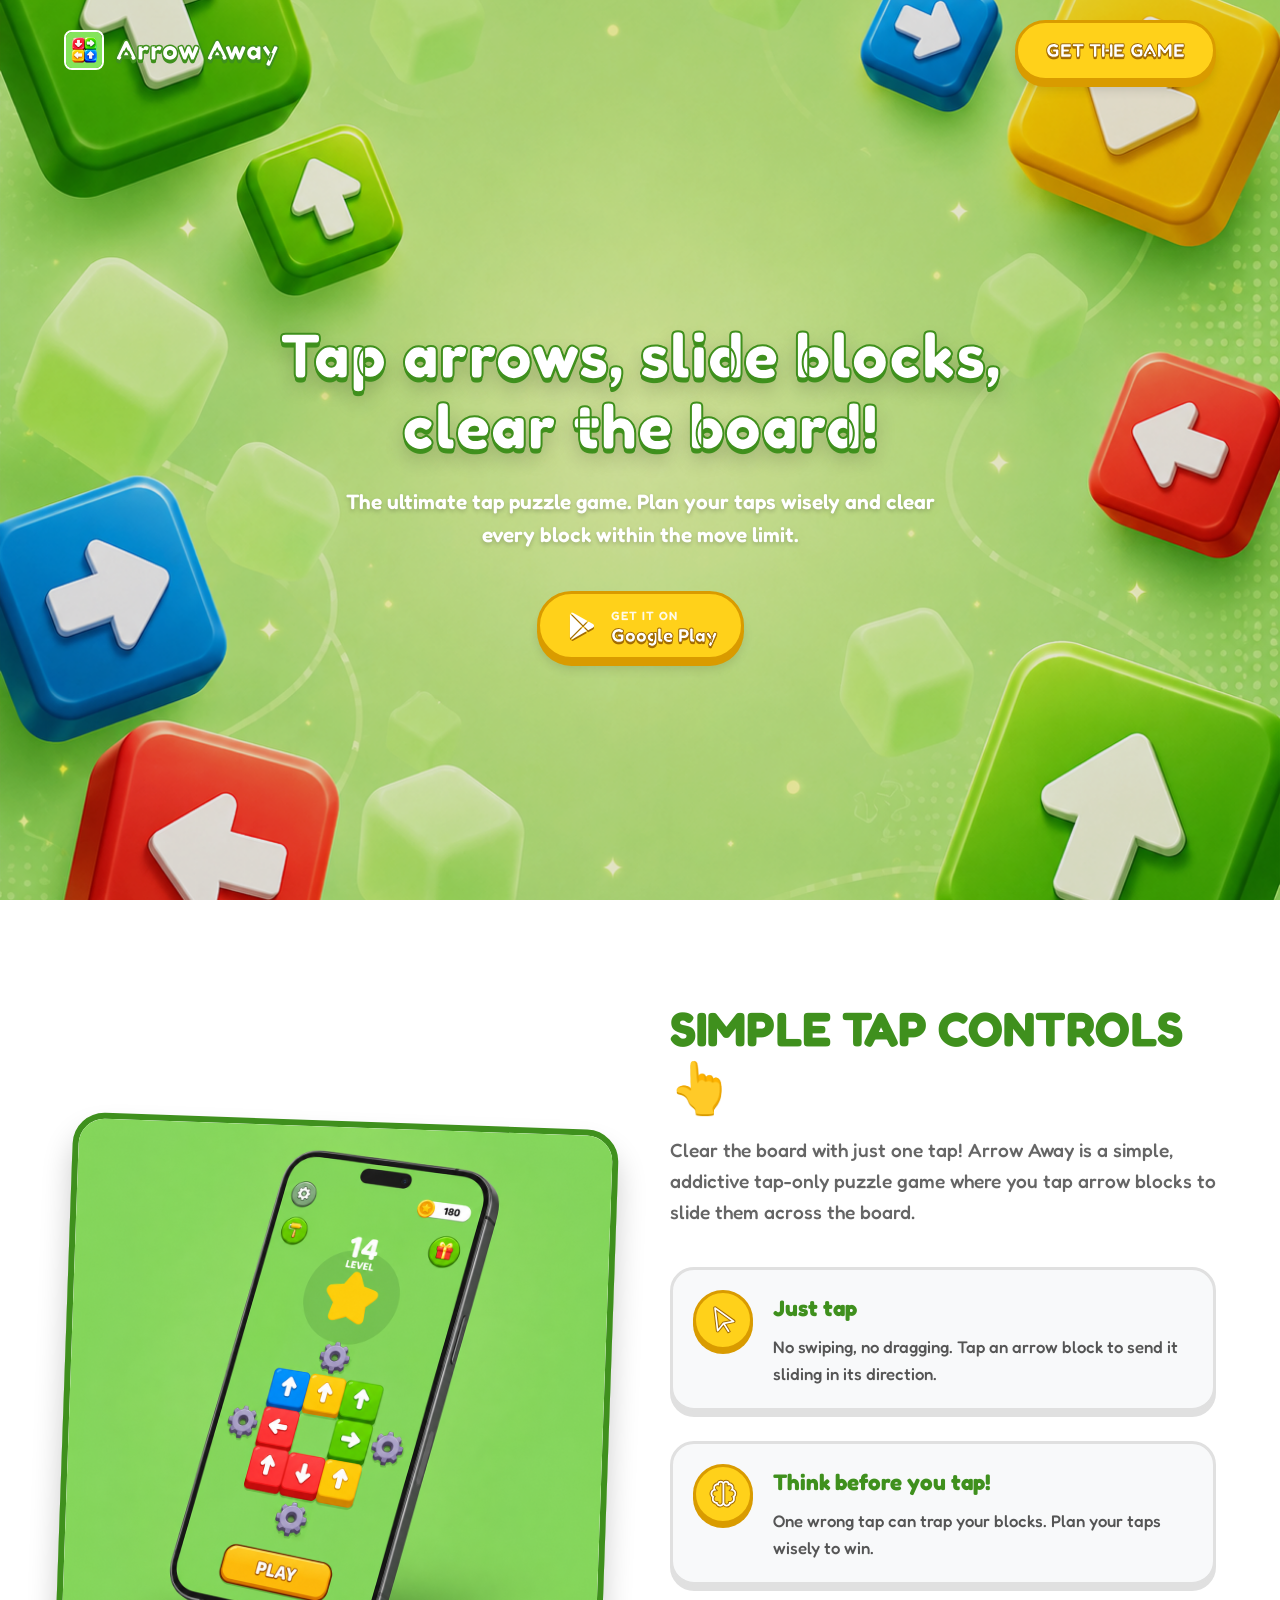
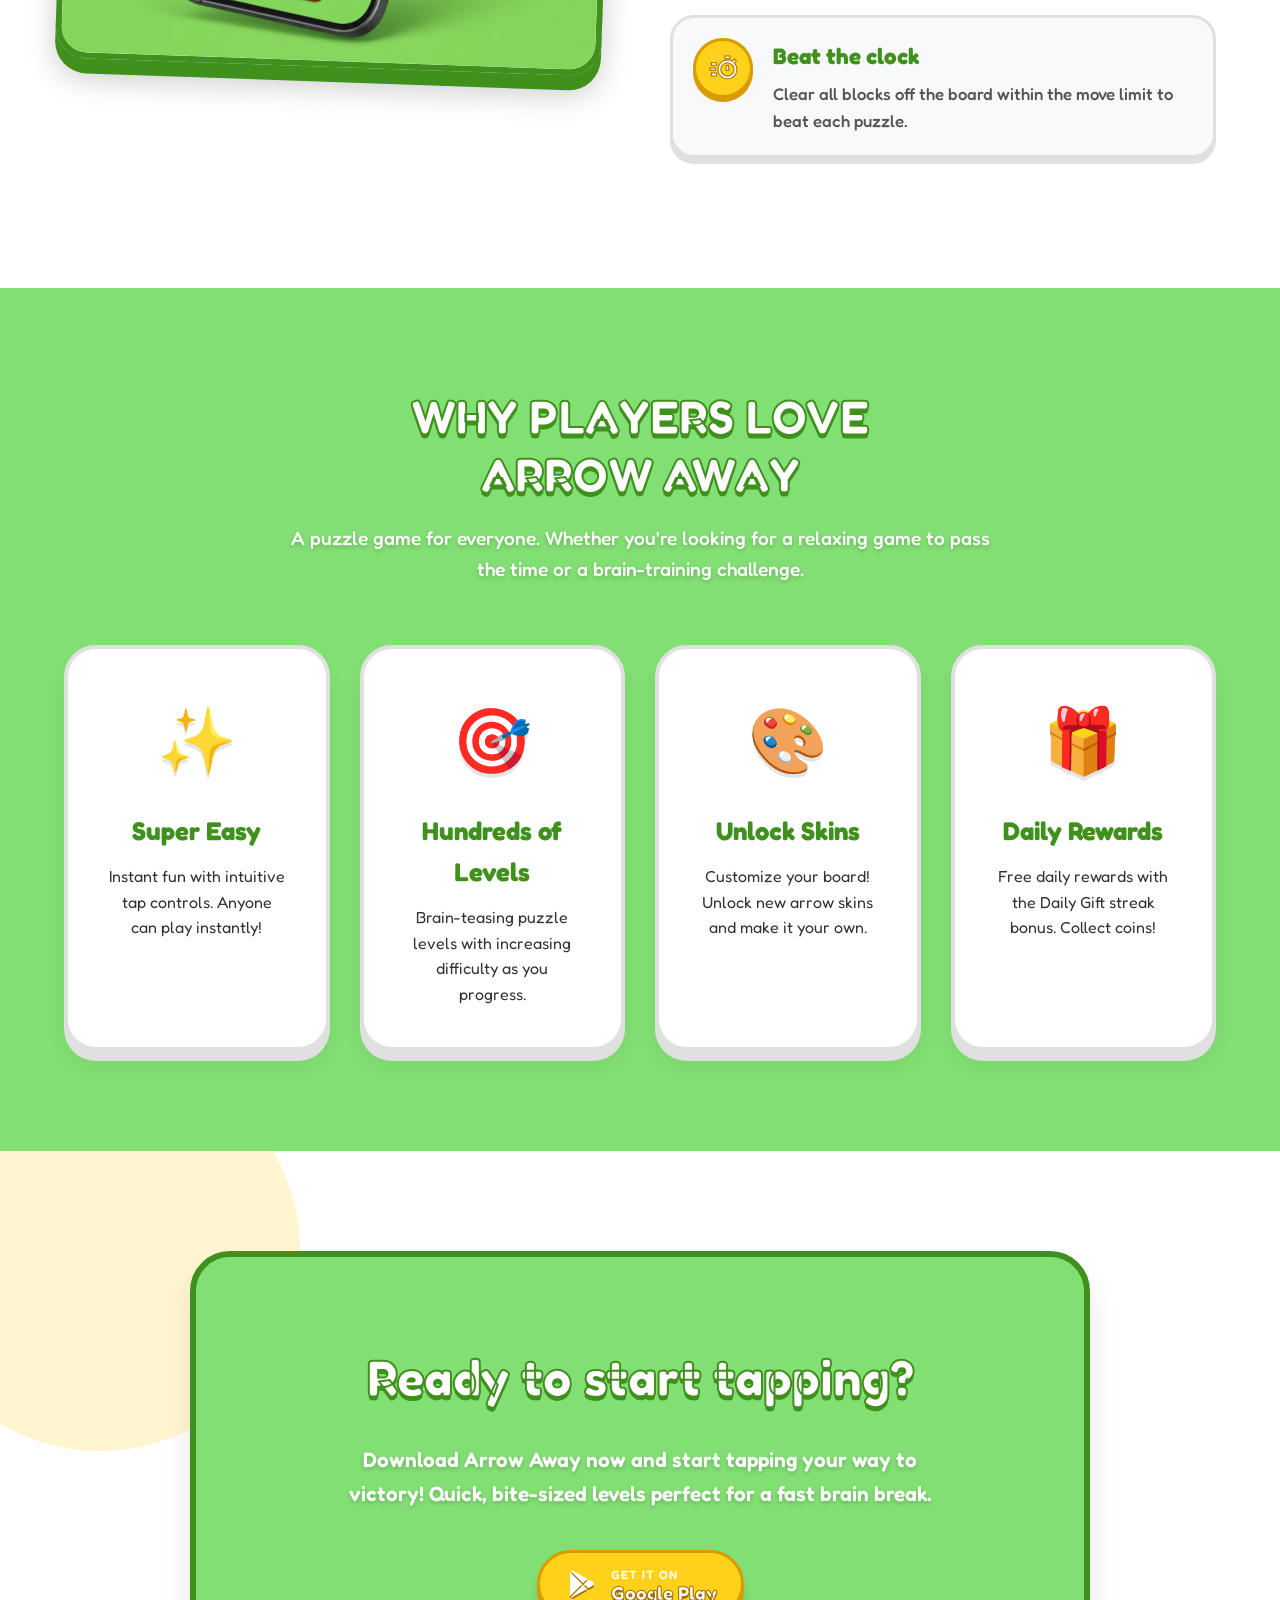
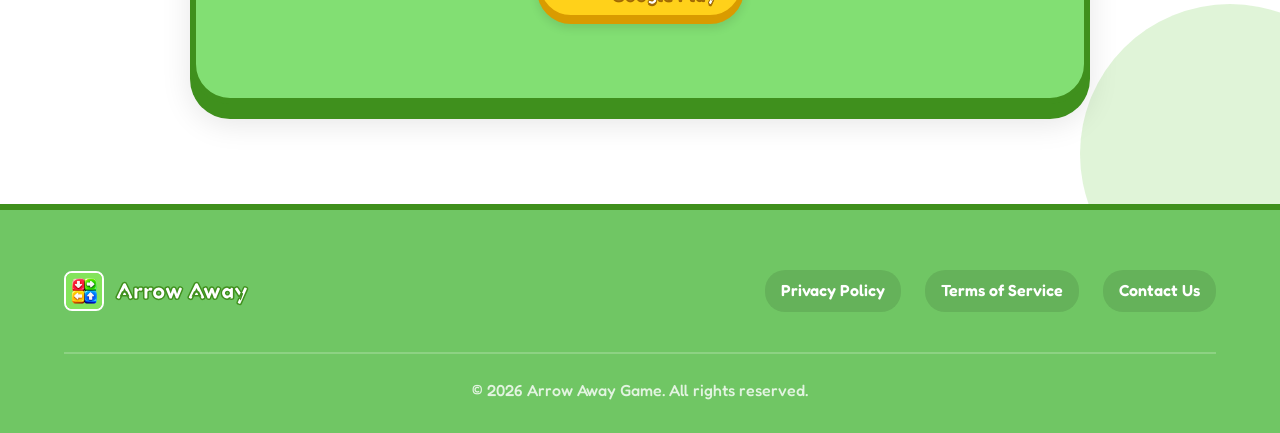
==== index.html @ c1f31d5b "initial release" ====
<!DOCTYPE html>
<html lang="en">
<head>
    <meta charset="UTF-8">
    <meta name="viewport" content="width=device-width, initial-scale=1.0">
    <meta name="description" content="Tap arrows, slide blocks, and clear the board in this addictive puzzle game! Download Arrow Away now.">
    <title>Arrow Away: Tap Puzzle Game</title>
    
    <!-- Google Fonts -->
    <link rel="preconnect" href="https://fonts.googleapis.com">
    <link rel="preconnect" href="https://fonts.gstatic.com" crossorigin>
    <link href="https://fonts.googleapis.com/css2?family=Fredoka:wght@400;500;600;700&display=swap" rel="stylesheet">
    
    <!-- Boxicons for icons -->
    <link href='https://unpkg.com/boxicons@2.1.4/css/boxicons.min.css' rel='stylesheet'>
    
    <link rel="stylesheet" href="style.css">
</head>
<body>
    <!-- Navbar -->
    <nav class="navbar">
        <div class="nav-container">
            <div class="logo-container">
                <img src="assets/logo.png" alt="Arrow Away Logo" class="logo">
                <span class="brand-name">Arrow Away</span>
            </div>
            <a href="#download" class="nav-cta">Get the Game</a>
        </div>
    </nav>

    <!-- Hero Section -->
    <header class="hero">
        <div class="hero-bg">
            <img src="assets/hero_bg.png" alt="Colorful blocks background">
            <div class="hero-overlay"></div>
        </div>
        <div class="hero-content">
            <div class="hero-text fade-in-up">
                <h1>Tap arrows, slide blocks, clear the board!</h1>
                <p class="hero-subtitle">The ultimate tap puzzle game. Plan your taps wisely and clear every block within the move limit.</p>
                <div class="store-buttons">

                    <a href="https://play.google.com/store/apps/details?id=com.kaliosstudio.arrwswy" target="_blank" class="store-btn google-btn">
                        <i class='bx bxl-play-store'></i>
                        <div class="btn-text">
                            <small>GET IT ON</small>
                            <span>Google Play</span>
                        </div>
                    </a>
                </div>
            </div>
        </div>
    </header>

    <!-- Simple Controls Section -->
    <section class="section controls-section">
        <div class="container">
            <div class="controls-content fade-in-up">
                <div class="mockup-container">
                    <img src="assets/mockup.png" alt="Arrow Away Gameplay Mockup" class="mockup-img">
                </div>
                <div class="text-content">
                    <h2 class="section-title">SIMPLE TAP CONTROLS <span class="highlight">👆</span></h2>
                    <p class="section-desc">Clear the board with just one tap! Arrow Away is a simple, addictive tap-only puzzle game where you tap arrow blocks to slide them across the board.</p>
                    
                    <ul class="feature-list">
                        <li>
                            <div class="icon-box"><i class='bx bx-pointer'></i></div>
                            <div>
                                <h3>Just tap</h3>
                                <p>No swiping, no dragging. Tap an arrow block to send it sliding in its direction.</p>
                            </div>
                        </li>
                        <li>
                            <div class="icon-box"><i class='bx bx-brain'></i></div>
                            <div>
                                <h3>Think before you tap!</h3>
                                <p>One wrong tap can trap your blocks. Plan your taps wisely to win.</p>
                            </div>
                        </li>
                        <li>
                            <div class="icon-box"><i class='bx bx-timer'></i></div>
                            <div>
                                <h3>Beat the clock</h3>
                                <p>Clear all blocks off the board within the move limit to beat each puzzle.</p>
                            </div>
                        </li>
                    </ul>
                </div>
            </div>
        </div>
    </section>

    <!-- Features Grid Section -->
    <section class="section features-section">
        <div class="container">
            <div class="section-header fade-in-up">
                <h2 class="section-title">WHY PLAYERS LOVE <br>ARROW AWAY</h2>
                <p class="section-desc">A puzzle game for everyone. Whether you're looking for a relaxing game to pass the time or a brain-training challenge.</p>
            </div>
            
            <div class="features-grid">
                <div class="feature-card glass-card fade-in-up" style="transition-delay: 0.1s;">
                    <div class="card-icon">✨</div>
                    <h3>Super Easy</h3>
                    <p>Instant fun with intuitive tap controls. Anyone can play instantly!</p>
                </div>
                <div class="feature-card glass-card fade-in-up" style="transition-delay: 0.2s;">
                    <div class="card-icon">🎯</div>
                    <h3>Hundreds of Levels</h3>
                    <p>Brain-teasing puzzle levels with increasing difficulty as you progress.</p>
                </div>
                <div class="feature-card glass-card fade-in-up" style="transition-delay: 0.3s;">
                    <div class="card-icon">🎨</div>
                    <h3>Unlock Skins</h3>
                    <p>Customize your board! Unlock new arrow skins and make it your own.</p>
                </div>
                <div class="feature-card glass-card fade-in-up" style="transition-delay: 0.4s;">
                    <div class="card-icon">🎁</div>
                    <h3>Daily Rewards</h3>
                    <p>Free daily rewards with the Daily Gift streak bonus. Collect coins!</p>
                </div>
            </div>
        </div>
    </section>

    <!-- CTA Section -->
    <section id="download" class="section cta-section">
        <div class="cta-bg-elements">
            <div class="circle circle-1"></div>
            <div class="circle circle-2"></div>
        </div>
        <div class="container cta-container fade-in-up">
            <h2>Ready to start tapping?</h2>
            <p>Download Arrow Away now and start tapping your way to victory! Quick, bite-sized levels perfect for a fast brain break.</p>
            <div class="store-buttons justify-center">

                <a href="https://play.google.com/store/apps/details?id=com.kaliosstudio.arrwswy" target="_blank" class="store-btn google-btn">
                    <i class='bx bxl-play-store'></i>
                    <div class="btn-text">
                        <small>GET IT ON</small>
                        <span>Google Play</span>
                    </div>
                </a>
            </div>
        </div>
    </section>

    <!-- Footer -->
    <footer class="footer">
        <div class="container">
            <div class="footer-content">
                <div class="footer-logo">
                    <img src="assets/logo.png" alt="Arrow Away" class="logo">
                    <span>Arrow Away</span>
                </div>
                <div class="footer-links">
                    <a href="privacy.html">Privacy Policy</a>
                    <a href="#">Terms of Service</a>
                    <a href="#">Contact Us</a>
                </div>
            </div>
            <div class="copyright">
                <p>&copy; 2026 Arrow Away Game. All rights reserved.</p>
            </div>
        </div>
    </footer>

    <script src="script.js"></script>
</body>
</html>
---- style.css ----
:root {
    --primary: #FFD11A;
    --primary-dark: #D99B00;
    --secondary: #63C53C;
    --secondary-dark: #3F901D;
    
    --bg-color: #82DF73;
    --bg-darker: #70C664;
    
    --text-color: #ffffff;
    --text-dark: #333333;
    
    --font-main: 'Fredoka', 'Outfit', sans-serif;
}

* {
    margin: 0;
    padding: 0;
    box-sizing: border-box;
}

html {
    scroll-behavior: smooth;
}

body {
    font-family: var(--font-main);
    background-color: var(--bg-color);
    color: var(--text-color);
    line-height: 1.6;
    overflow-x: hidden;
}

/* Utilities */
.container {
    max-width: 1200px;
    margin: 0 auto;
    padding: 0 24px;
}

.section {
    padding: 100px 0;
    position: relative;
}

.highlight {
    color: var(--primary);
    -webkit-text-stroke: 1px var(--primary-dark);
    text-shadow: 0 2px 0 var(--primary-dark);
}

.glass-card {
    background: #ffffff;
    border: 4px solid #E0E0E0;
    border-radius: 32px;
    padding: 40px;
    box-shadow: 0 10px 0 #E0E0E0, 0 15px 20px rgba(0,0,0,0.05);
    transition: transform 0.2s ease, box-shadow 0.2s ease;
    color: var(--text-dark);
    text-align: center;
}

.glass-card:hover {
    transform: translateY(6px);
    box-shadow: 0 4px 0 #E0E0E0, 0 5px 10px rgba(0,0,0,0.05);
}

/* Navbar */
.navbar {
    position: fixed;
    top: 0;
    left: 0;
    width: 100%;
    padding: 20px 0;
    z-index: 100;
    transition: all 0.3s ease;
}

.navbar.scrolled {
    background: rgba(130, 223, 115, 0.95);
    backdrop-filter: blur(10px);
    -webkit-backdrop-filter: blur(10px);
    border-bottom: 4px solid var(--secondary-dark);
    padding: 15px 0;
    box-shadow: 0 4px 10px rgba(0,0,0,0.1);
}

.nav-container {
    max-width: 1200px;
    margin: 0 auto;
    padding: 0 24px;
    display: flex;
    justify-content: space-between;
    align-items: center;
}

.logo-container {
    display: flex;
    align-items: center;
    gap: 12px;
}

.logo {
    height: 40px;
    width: auto;
    border-radius: 8px;
    border: 2px solid #fff;
    background: #fff;
}

.brand-name {
    font-size: 1.8rem;
    font-weight: 700;
    color: white;
    -webkit-text-stroke: 1.5px var(--secondary-dark);
    text-shadow: 0 3px 0 var(--secondary-dark);
    letter-spacing: 1px;
}

.nav-cta {
    background: var(--primary);
    color: white;
    text-decoration: none;
    padding: 12px 28px;
    border-radius: 100px;
    font-weight: 700;
    font-size: 1.2rem;
    text-transform: uppercase;
    transition: all 0.1s ease;
    border: 3px solid var(--primary-dark);
    box-shadow: 0 6px 0 var(--primary-dark), 0 10px 10px rgba(0,0,0,0.1);
    -webkit-text-stroke: 1px #A16A00;
    text-shadow: 0 2px 0 #A16A00;
    display: inline-block;
}

.nav-cta:hover {
    transform: translateY(4px);
    box-shadow: 0 2px 0 var(--primary-dark), 0 4px 4px rgba(0,0,0,0.1);
}

/* Hero Section */
.hero {
    min-height: 100vh;
    display: flex;
    align-items: center;
    position: relative;
    padding-top: 80px;
}

.hero-bg {
    position: absolute;
    top: 0;
    left: 0;
    width: 100%;
    height: 100%;
    z-index: -1;
    overflow: hidden;
    background: var(--bg-color); /* Fallback */
}

.hero-bg img {
    width: 100%;
    height: 100%;
    object-fit: cover;
    object-position: center;
}

.hero-overlay {
    position: absolute;
    top: 0;
    left: 0;
    width: 100%;
    height: 100%;
    background: rgba(0, 0, 0, 0.1); /* Very subtle overlay */
}

.hero-content {
    max-width: 1200px;
    margin: 0 auto;
    padding: 0 24px;
    width: 100%;
    display: flex;
    justify-content: center;
    text-align: center;
}

.hero-text {
    max-width: 800px;
    padding: 20px;
}

.hero-text h1 {
    font-size: clamp(3rem, 5vw, 4.5rem);
    font-weight: 700;
    line-height: 1.1;
    margin-bottom: 24px;
    color: white;
    -webkit-text-stroke: 2px var(--secondary-dark);
    text-shadow: 0 4px 0 var(--secondary-dark), 0 10px 20px rgba(0,0,0,0.2);
    letter-spacing: 1px;
}

.hero-subtitle {
    font-size: 1.3rem;
    color: white;
    font-weight: 600;
    margin-bottom: 40px;
    max-width: 600px;
    margin-left: auto;
    margin-right: auto;
    text-shadow: 0 2px 4px rgba(0,0,0,0.2);
}

/* Store Buttons */
.store-buttons {
    display: flex;
    gap: 20px;
    flex-wrap: wrap;
    justify-content: center;
}

.store-buttons.justify-center {
    justify-content: center;
}

.store-btn {
    display: flex;
    align-items: center;
    gap: 12px;
    background: var(--primary);
    color: white;
    text-decoration: none;
    padding: 12px 24px;
    border-radius: 100px;
    cursor: pointer;
    transition: all 0.1s ease;
    border: 3px solid var(--primary-dark);
    box-shadow: 0 6px 0 var(--primary-dark), 0 10px 10px rgba(0,0,0,0.1);
    font-family: inherit;
    -webkit-text-stroke: 1px #A16A00;
    text-shadow: 0 2px 0 #A16A00;
}

.store-btn:active, .store-btn:hover {
    transform: translateY(4px);
    box-shadow: 0 2px 0 var(--primary-dark), 0 4px 4px rgba(0,0,0,0.1);
}

.store-btn i {
    font-size: 2.2rem;
    -webkit-text-stroke: 0;
    text-shadow: 0 2px 0 #A16A00;
}

.btn-text {
    display: flex;
    flex-direction: column;
    align-items: flex-start;
    -webkit-text-stroke: 0;
}

.btn-text small {
    font-size: 0.75rem;
    text-transform: uppercase;
    letter-spacing: 1px;
    opacity: 0.9;
    font-weight: 600;
    text-shadow: none;
}

.btn-text span {
    font-size: 1.2rem;
    font-weight: 700;
    line-height: 1;
    -webkit-text-stroke: 1px #A16A00;
    text-shadow: 0 2px 0 #A16A00;
}

/* Controls Section */
.controls-section {
    background: #fff; /* White background for contrast */
    color: var(--text-dark);
}

.controls-content {
    display: grid;
    grid-template-columns: 1fr 1fr;
    gap: 60px;
    align-items: center;
}

.mockup-container {
    position: relative;
    display: flex;
    justify-content: center;
}

.glass-blob {
    position: absolute;
    width: 300px;
    height: 300px;
    background: var(--bg-color);
    border-radius: 50%;
    z-index: -1;
    animation: float 4s ease-in-out infinite;
    border: 8px solid var(--bg-darker);
}

.mockup-img {
    max-width: 100%;
    border-radius: 32px;
    border: 6px solid var(--secondary-dark);
    box-shadow: 0 15px 0 var(--secondary-dark), 0 20px 30px rgba(0,0,0,0.2);
    transform: rotate(2deg);
    transition: transform 0.3s ease;
}

.mockup-img:hover {
    transform: rotate(0deg) scale(1.02);
}

.section-title {
    font-size: 3rem;
    font-weight: 700;
    margin-bottom: 20px;
    line-height: 1.2;
    color: var(--secondary-dark);
}
.controls-section .section-title {
    color: var(--secondary-dark);
}
.features-section .section-title, .cta-section .section-title, .cta-section h2 {
    color: white;
    -webkit-text-stroke: 2px var(--secondary-dark);
    text-shadow: 0 4px 0 var(--secondary-dark);
}

.section-desc {
    font-size: 1.2rem;
    color: #666;
    margin-bottom: 40px;
    font-weight: 500;
}
.features-section .section-desc, .cta-section p {
    color: #fff;
    text-shadow: 0 2px 4px rgba(0,0,0,0.2);
}

.feature-list {
    list-style: none;
}

.feature-list li {
    display: flex;
    gap: 20px;
    margin-bottom: 30px;
    background: #f8f9fa;
    padding: 20px;
    border-radius: 24px;
    border: 3px solid #E0E0E0;
    box-shadow: 0 6px 0 #E0E0E0;
    transition: transform 0.2s;
}
.feature-list li:hover {
    transform: translateY(-4px);
}

.icon-box {
    width: 60px;
    height: 60px;
    flex-shrink: 0;
    background: var(--primary);
    border: 3px solid var(--primary-dark);
    box-shadow: 0 4px 0 var(--primary-dark);
    border-radius: 50%;
    display: flex;
    align-items: center;
    justify-content: center;
    font-size: 2rem;
    color: white;
    -webkit-text-stroke: 1px #A16A00;
}

.feature-list h3 {
    font-size: 1.4rem;
    margin-bottom: 8px;
    color: var(--secondary-dark);
}

.feature-list p {
    color: #555;
    font-size: 1.05rem;
    font-weight: 500;
}

/* Features Grid */
.features-section {
    background: var(--bg-color);
}

.section-header {
    text-align: center;
    max-width: 700px;
    margin: 0 auto 60px;
}

.features-grid {
    display: grid;
    grid-template-columns: repeat(auto-fit, minmax(250px, 1fr));
    gap: 30px;
}

.card-icon {
    font-size: 4rem;
    margin-bottom: 20px;
    display: inline-block;
    filter: drop-shadow(0 4px 0 rgba(0,0,0,0.1));
}

.feature-card h3 {
    font-size: 1.6rem;
    margin-bottom: 12px;
    color: var(--secondary-dark);
}

/* CTA Section */
.cta-section {
    text-align: center;
    position: relative;
    overflow: hidden;
    background: #fff;
}

.cta-bg-elements {
    position: absolute;
    top: 0;
    left: 0;
    width: 100%;
    height: 100%;
    z-index: 0;
    overflow: hidden;
}

.circle {
    position: absolute;
    border-radius: 50%;
    opacity: 0.2;
}

.circle-1 {
    width: 400px;
    height: 400px;
    background: var(--primary);
    top: -100px;
    left: -100px;
}

.circle-2 {
    width: 300px;
    height: 300px;
    background: var(--secondary);
    bottom: -100px;
    right: -100px;
}

.cta-container {
    position: relative;
    z-index: 1;
    background: var(--bg-color);
    border: 6px solid var(--secondary-dark);
    border-radius: 40px;
    padding: 80px 40px;
    max-width: 900px;
    box-shadow: 0 15px 0 var(--secondary-dark), 0 20px 30px rgba(0,0,0,0.1);
}

.cta-container h2 {
    font-size: clamp(2.5rem, 4vw, 3.5rem);
    font-weight: 700;
    margin-bottom: 24px;
}

.cta-container p {
    font-size: 1.3rem;
    color: white;
    margin-bottom: 40px;
    max-width: 600px;
    margin-left: auto;
    margin-right: auto;
    font-weight: 600;
}

/* Footer */
.footer {
    padding: 60px 0 30px;
    border-top: 6px solid var(--secondary-dark);
    background: var(--bg-darker);
}

.footer-content {
    display: flex;
    justify-content: space-between;
    align-items: center;
    margin-bottom: 40px;
    flex-wrap: wrap;
    gap: 24px;
}

.footer-logo {
    display: flex;
    align-items: center;
    gap: 12px;
    font-size: 1.5rem;
    font-weight: 700;
    color: white;
    -webkit-text-stroke: 1.5px var(--secondary-dark);
}
.footer-logo .logo {
    background: white;
}

.footer-links {
    display: flex;
    gap: 24px;
}

.footer-links a {
    color: white;
    text-decoration: none;
    font-weight: 600;
    transition: all 0.2s;
    background: rgba(0,0,0,0.1);
    padding: 8px 16px;
    border-radius: 20px;
}

.footer-links a:hover {
    background: var(--primary);
    color: white;
    -webkit-text-stroke: 1px var(--primary-dark);
}

.copyright {
    text-align: center;
    color: rgba(255,255,255,0.8);
    font-size: 1rem;
    border-top: 2px solid rgba(255,255,255,0.2);
    padding-top: 24px;
    font-weight: 500;
}

/* Animations */
@keyframes float {
    0% { transform: translateY(0px) scale(1); }
    50% { transform: translateY(-15px) scale(1.02); }
    100% { transform: translateY(0px) scale(1); }
}

.fade-in-up {
    opacity: 0;
    transform: translateY(30px);
    transition: opacity 0.6s ease, transform 0.6s cubic-bezier(0.175, 0.885, 0.32, 1.275);
}

.fade-in-up.visible {
    opacity: 1;
    transform: translateY(0);
}

/* Responsive */
@media (max-width: 992px) {
    .controls-content {
        grid-template-columns: 1fr;
        text-align: center;
    }
    
    .mockup-img {
        max-width: 80%;
    }
    
    .feature-list li {
        text-align: left;
    }
    .hero-text {
        border-radius: 40px;
    }
}

@media (max-width: 768px) {
    .footer-content {
        flex-direction: column;
        text-align: center;
    }
    
    .store-buttons {
        flex-direction: column;
        width: 100%;
        max-width: 300px;
        margin: 0 auto;
    }
    
    .store-btn {
        width: 100%;
        justify-content: center;
    }
}
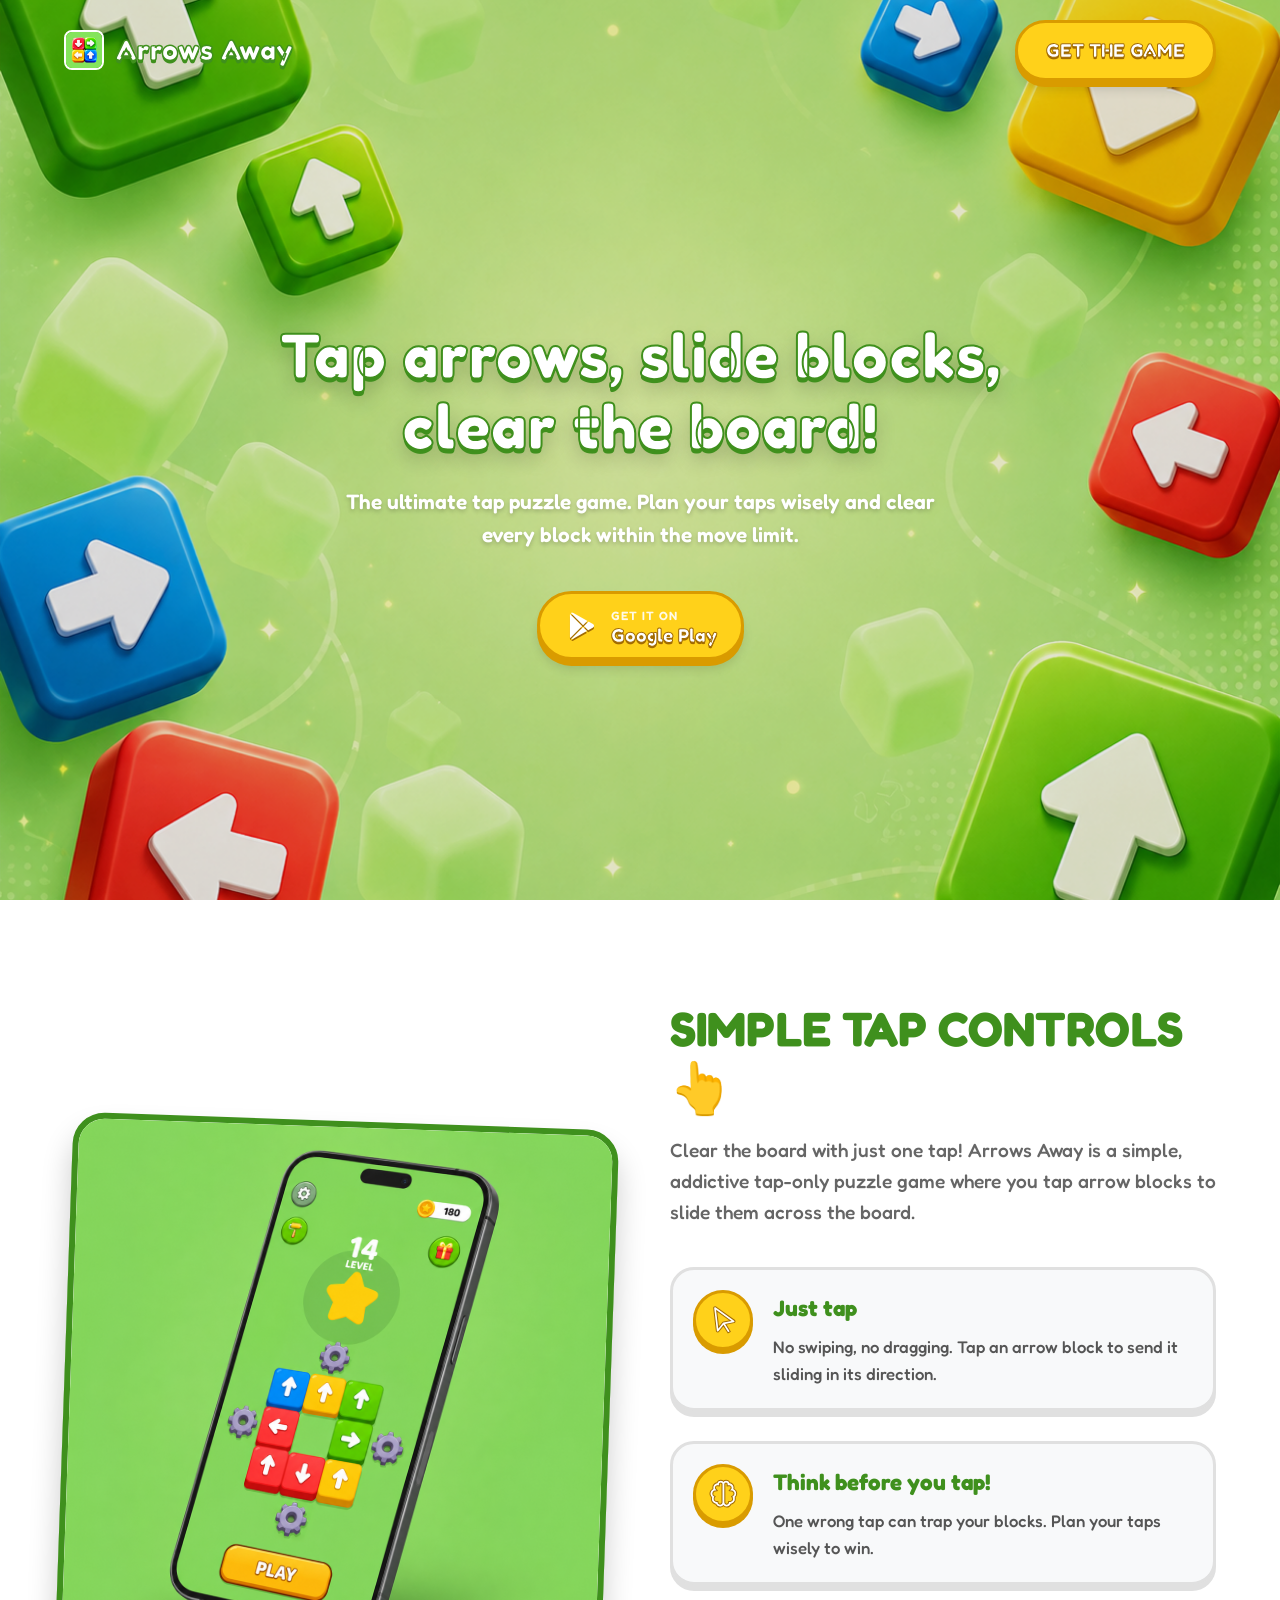
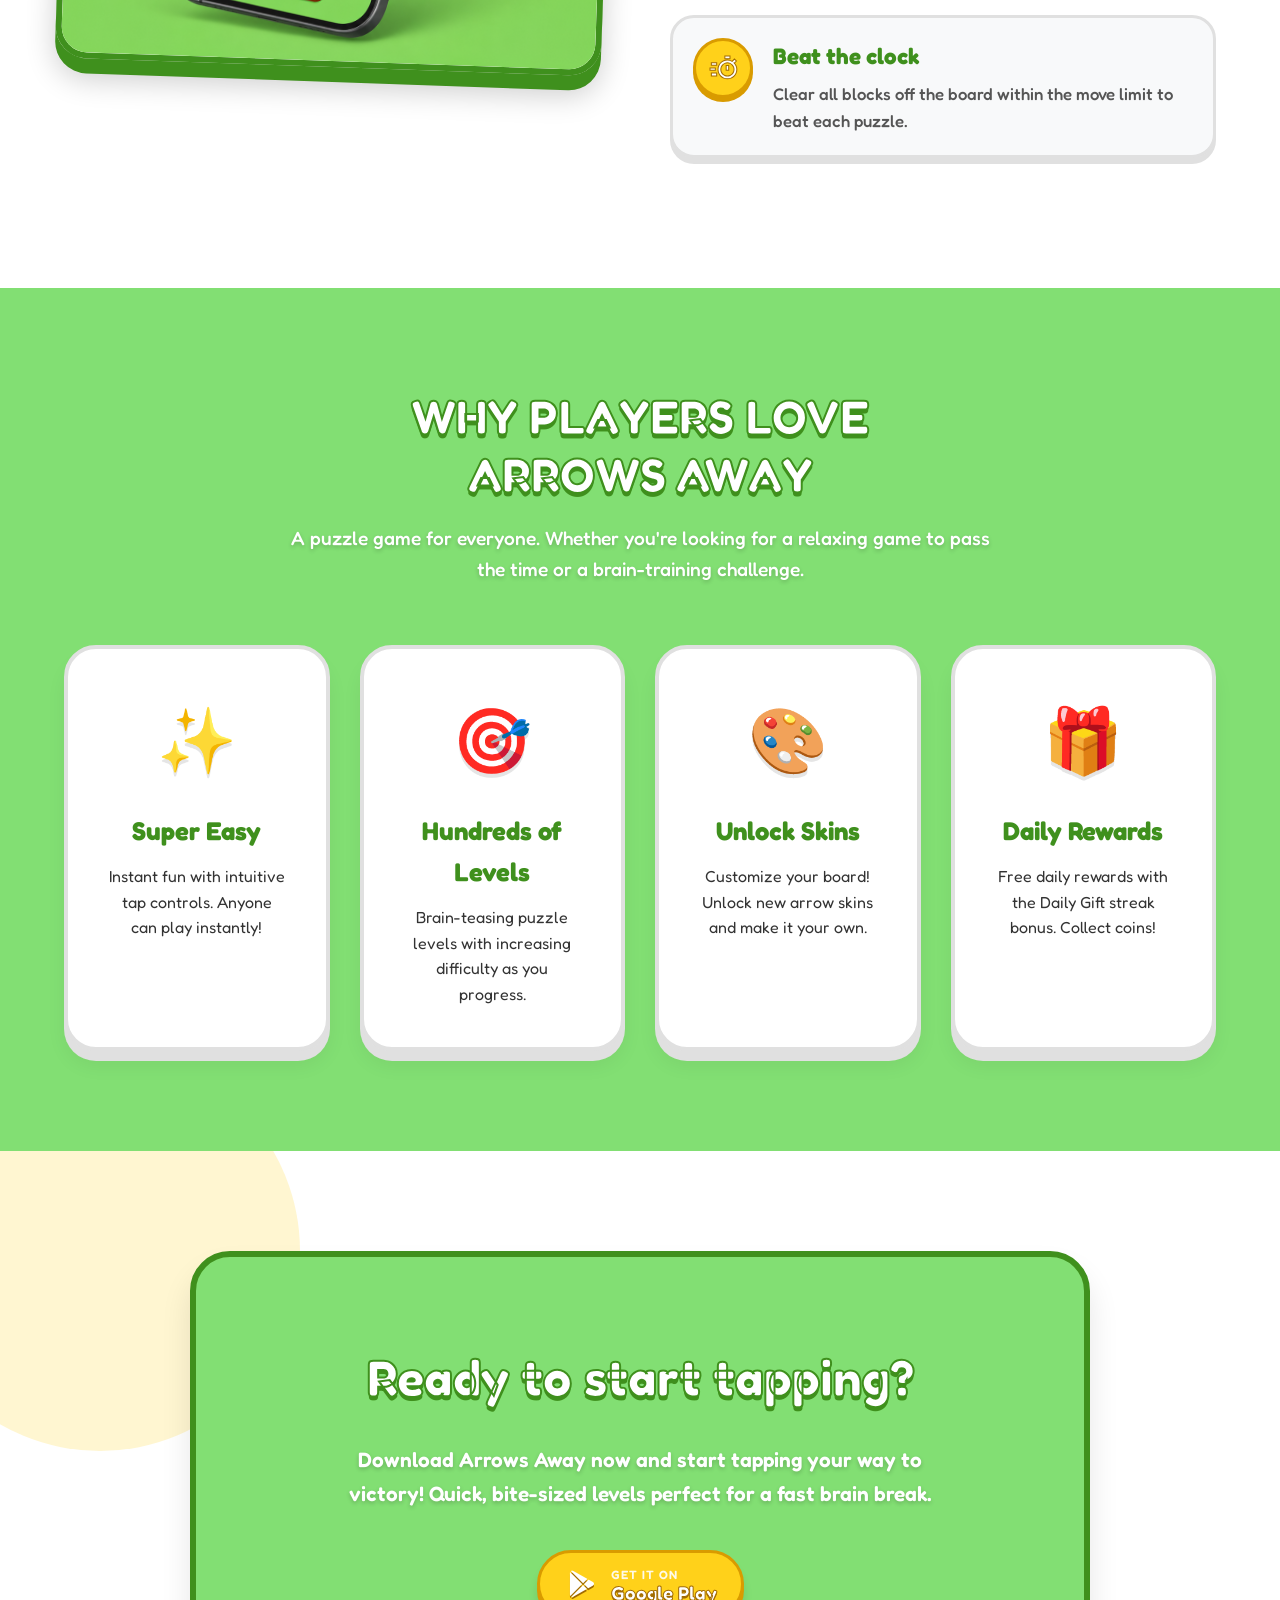
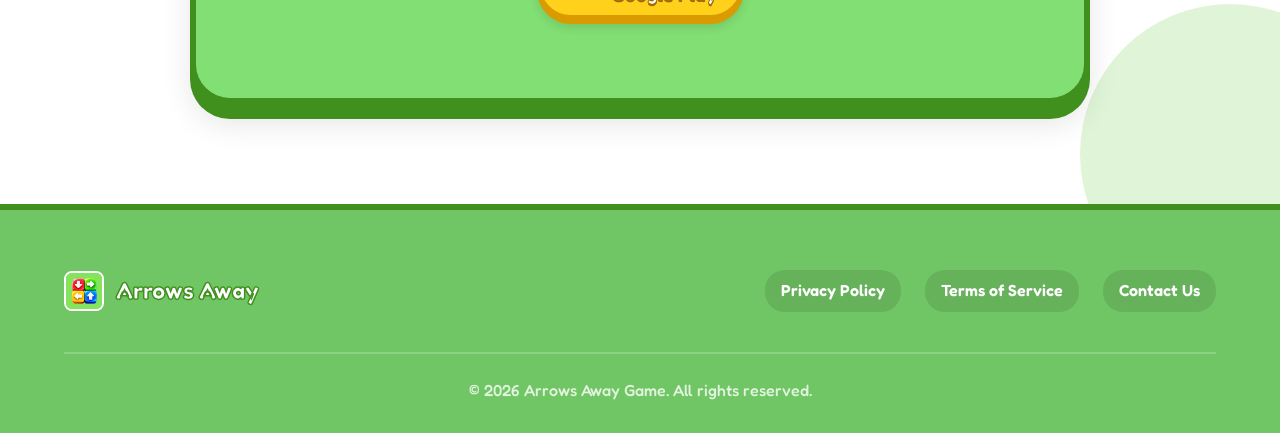
==== commit 9c74b0fd: "Update branding to Arrows Away" ====
--- a/index.html
+++ b/index.html
@@ -3,8 +3,8 @@
 <head>
     <meta charset="UTF-8">
     <meta name="viewport" content="width=device-width, initial-scale=1.0">
-    <meta name="description" content="Tap arrows, slide blocks, and clear the board in this addictive puzzle game! Download Arrow Away now.">
-    <title>Arrow Away: Tap Puzzle Game</title>
+    <meta name="description" content="Tap arrows, slide blocks, and clear the board in this addictive puzzle game! Download Arrows Away now.">
+    <title>Arrows Away: Tap Puzzle Game</title>
     
     <!-- Google Fonts -->
     <link rel="preconnect" href="https://fonts.googleapis.com">
@@ -21,8 +21,8 @@
     <nav class="navbar">
         <div class="nav-container">
             <div class="logo-container">
-                <img src="assets/logo.png" alt="Arrow Away Logo" class="logo">
-                <span class="brand-name">Arrow Away</span>
+                <img src="assets/logo.png" alt="Arrows Away Logo" class="logo">
+                <span class="brand-name">Arrows Away</span>
             </div>
             <a href="#download" class="nav-cta">Get the Game</a>
         </div>
@@ -57,11 +57,11 @@
         <div class="container">
             <div class="controls-content fade-in-up">
                 <div class="mockup-container">
-                    <img src="assets/mockup.png" alt="Arrow Away Gameplay Mockup" class="mockup-img">
+                    <img src="assets/mockup.png" alt="Arrows Away Gameplay Mockup" class="mockup-img">
                 </div>
                 <div class="text-content">
                     <h2 class="section-title">SIMPLE TAP CONTROLS <span class="highlight">👆</span></h2>
-                    <p class="section-desc">Clear the board with just one tap! Arrow Away is a simple, addictive tap-only puzzle game where you tap arrow blocks to slide them across the board.</p>
+                    <p class="section-desc">Clear the board with just one tap! Arrows Away is a simple, addictive tap-only puzzle game where you tap arrow blocks to slide them across the board.</p>
                     
                     <ul class="feature-list">
                         <li>
@@ -95,7 +95,7 @@
     <section class="section features-section">
         <div class="container">
             <div class="section-header fade-in-up">
-                <h2 class="section-title">WHY PLAYERS LOVE <br>ARROW AWAY</h2>
+                <h2 class="section-title">WHY PLAYERS LOVE <br>ARROWS AWAY</h2>
                 <p class="section-desc">A puzzle game for everyone. Whether you're looking for a relaxing game to pass the time or a brain-training challenge.</p>
             </div>
             
@@ -132,7 +132,7 @@
         </div>
         <div class="container cta-container fade-in-up">
             <h2>Ready to start tapping?</h2>
-            <p>Download Arrow Away now and start tapping your way to victory! Quick, bite-sized levels perfect for a fast brain break.</p>
+            <p>Download Arrows Away now and start tapping your way to victory! Quick, bite-sized levels perfect for a fast brain break.</p>
             <div class="store-buttons justify-center">
 
                 <a href="https://play.google.com/store/apps/details?id=com.kaliosstudio.arrwswy" target="_blank" class="store-btn google-btn">
@@ -151,8 +151,8 @@
         <div class="container">
             <div class="footer-content">
                 <div class="footer-logo">
-                    <img src="assets/logo.png" alt="Arrow Away" class="logo">
-                    <span>Arrow Away</span>
+                    <img src="assets/logo.png" alt="Arrows Away" class="logo">
+                    <span>Arrows Away</span>
                 </div>
                 <div class="footer-links">
                     <a href="privacy.html">Privacy Policy</a>
@@ -161,7 +161,7 @@
                 </div>
             </div>
             <div class="copyright">
-                <p>&copy; 2026 Arrow Away Game. All rights reserved.</p>
+                <p>&copy; 2026 Arrows Away Game. All rights reserved.</p>
             </div>
         </div>
     </footer>
